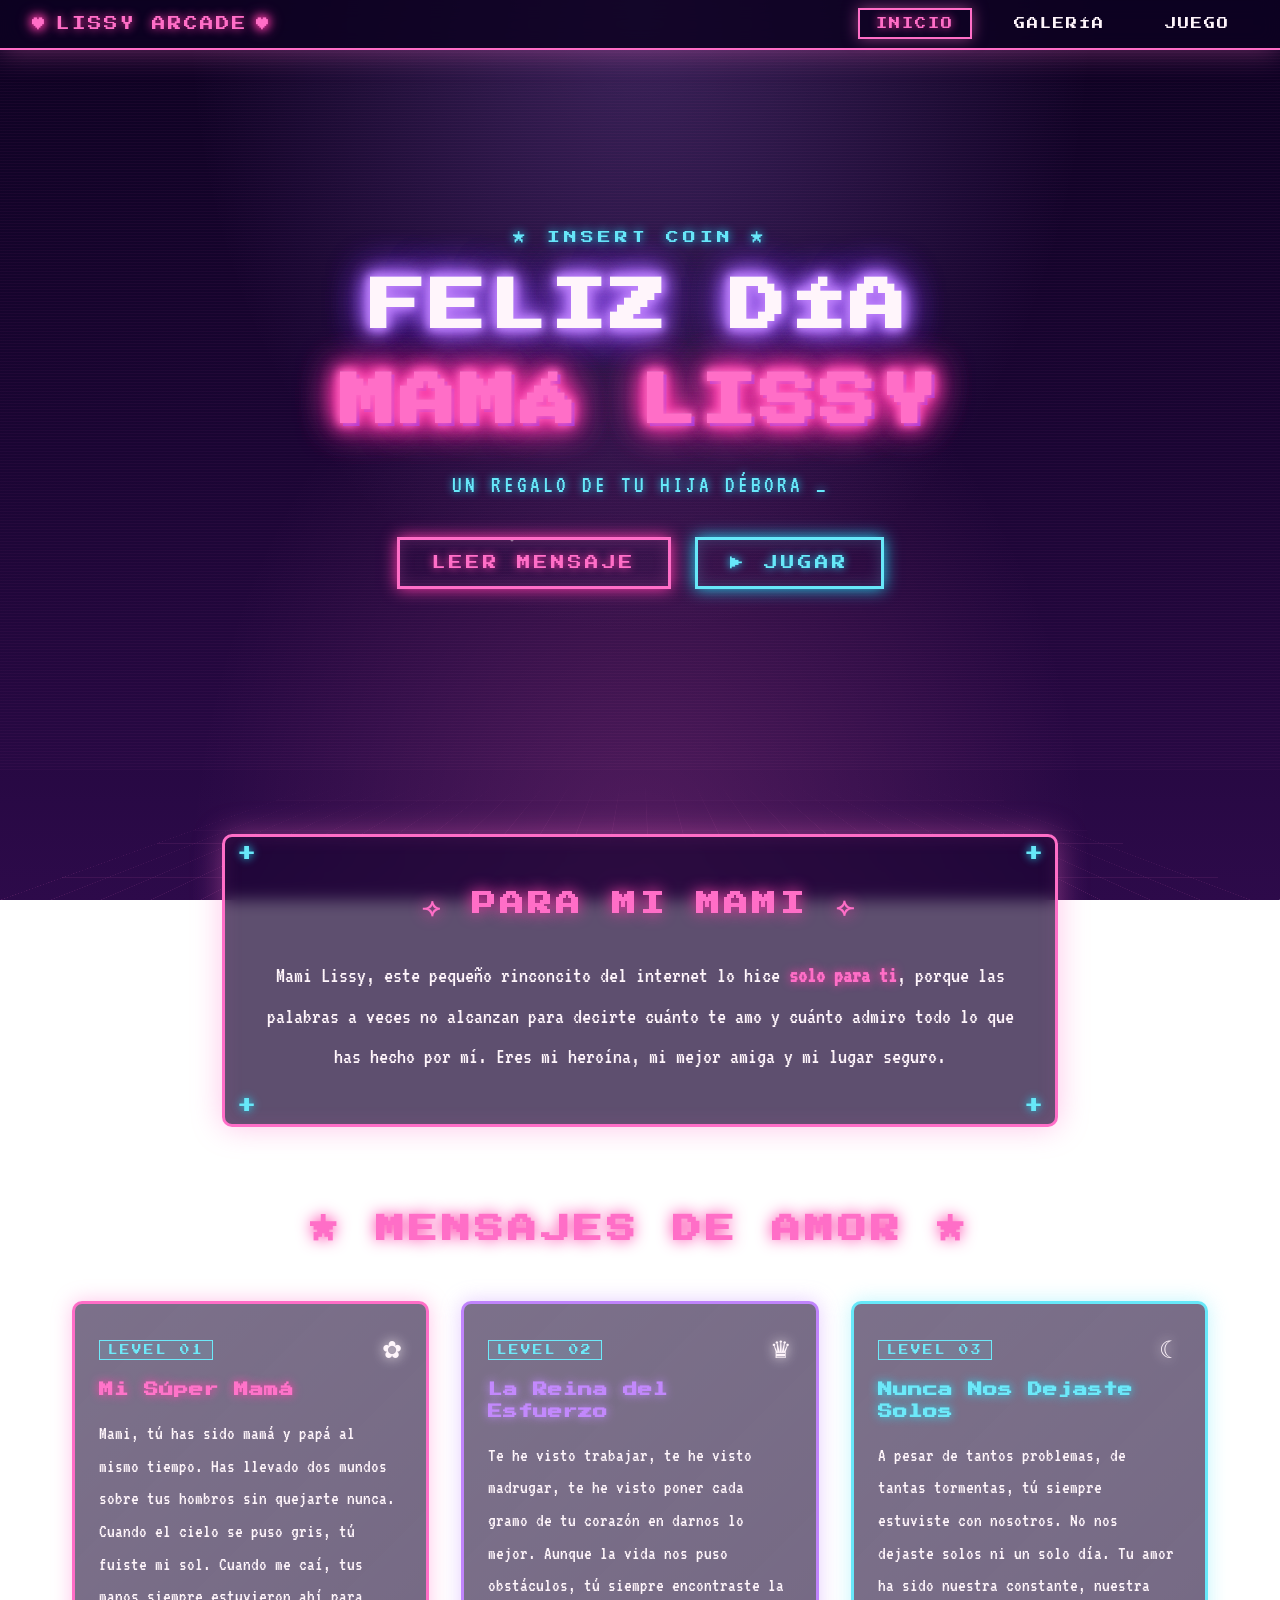
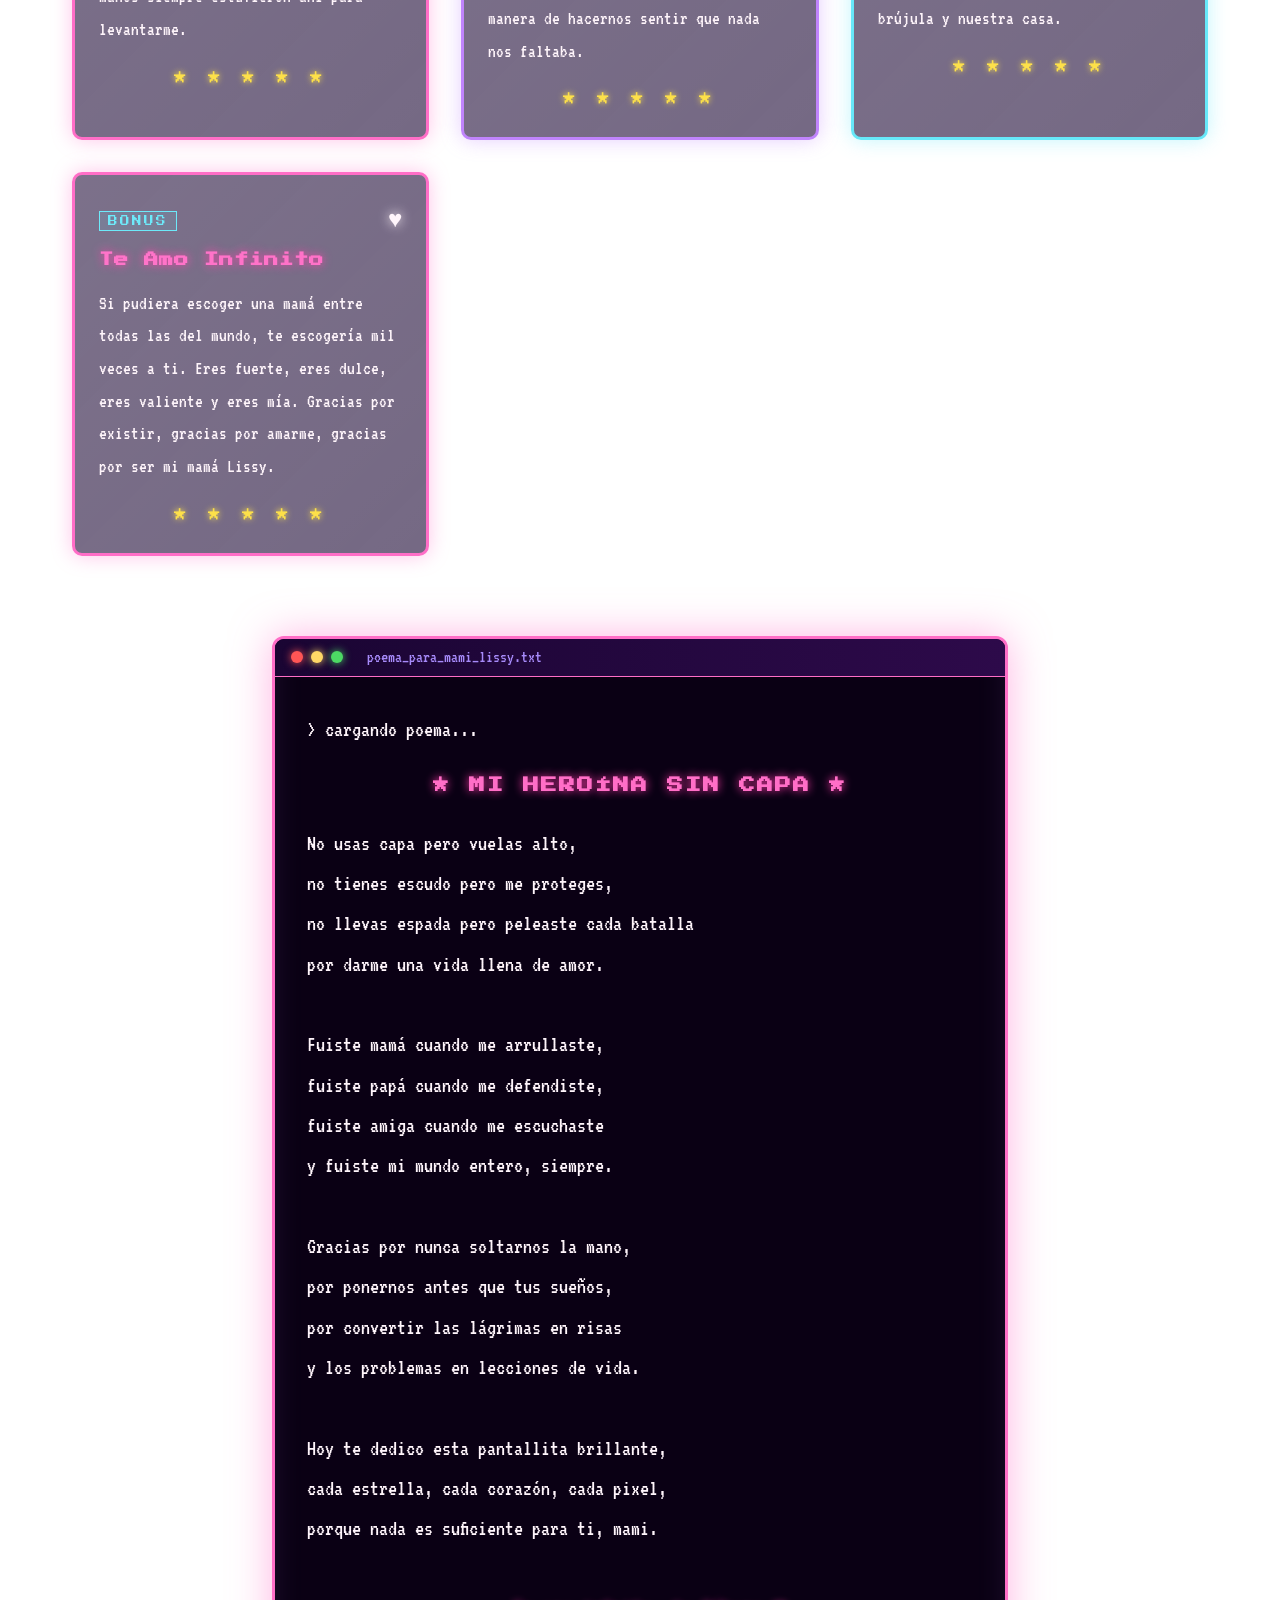
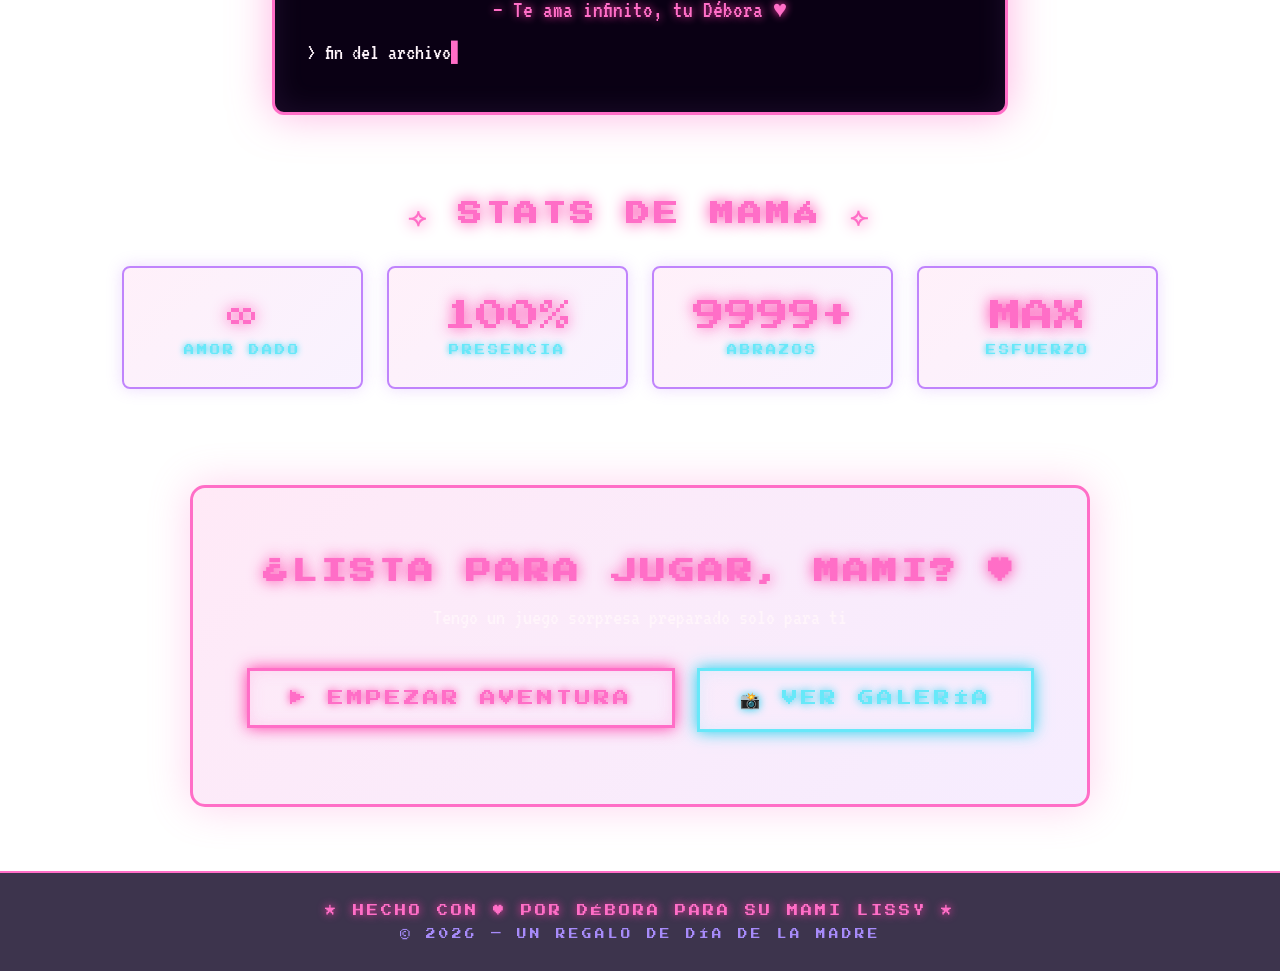
==== index.html @ 452e1d5f "Web app Día de la Madre: dedicatoria, galería y juego arcade para mami Lissy. Co-authored-by: Cursor" ====
<!DOCTYPE html>
<html lang="es">
<head>
  <meta charset="UTF-8" />
  <meta name="viewport" content="width=device-width, initial-scale=1.0" />
  <title>Feliz Día Mamá Lissy ♥ Para mi mami con amor</title>
  <meta name="description" content="Una dedicatoria especial de Débora para su mamá Lissy en el Día de la Madre" />
  <link rel="preconnect" href="https://fonts.googleapis.com" />
  <link rel="preconnect" href="https://fonts.gstatic.com" crossorigin />
  <link href="https://fonts.googleapis.com/css2?family=Press+Start+2P&family=Pacifico&family=VT323&display=swap" rel="stylesheet" />
  <link rel="stylesheet" href="css/styles.css" />
  <link rel="icon" href="data:image/svg+xml,%3Csvg xmlns='http://www.w3.org/2000/svg' viewBox='0 0 100 100'%3E%3Ctext y='.9em' font-size='90'%3E%F0%9F%92%96%3C/text%3E%3C/svg%3E" />
</head>
<body>
  <!-- Fondo animado de estrellas y corazones -->
  <div class="bg-stars"></div>
  <div class="bg-grid"></div>
  <div class="floating-hearts" id="floatingHearts"></div>

  <!-- Barra de navegación arcade -->
  <nav class="arcade-nav">
    <div class="nav-logo">
      <span class="heart-icon">♥</span>
      <span class="logo-text">LISSY ARCADE</span>
      <span class="heart-icon">♥</span>
    </div>
    <ul class="nav-links">
      <li><a href="index.html" class="active">INICIO</a></li>
      <li><a href="galeria.html">GALERÍA</a></li>
      <li><a href="juego.html">JUEGO</a></li>
    </ul>
  </nav>

  <!-- Hero principal -->
  <header class="hero">
    <div class="hero-content">
      <p class="hero-pre">★ INSERT COIN ★</p>
      <h1 class="hero-title">
        <span class="glitch" data-text="FELIZ DÍA">FELIZ DÍA</span>
        <span class="glitch pink" data-text="MAMÁ LISSY">MAMÁ LISSY</span>
      </h1>
      <p class="hero-sub">UN REGALO DE TU HIJA DÉBORA <span class="blink">_</span></p>
      <div class="hero-buttons">
        <a href="#mensaje" class="arcade-btn pink">LEER MENSAJE</a>
        <a href="juego.html" class="arcade-btn cyan">▶ JUGAR</a>
      </div>
    </div>
    <div class="scanlines"></div>
  </header>

  <!-- Tarjeta de bienvenida -->
  <section class="welcome-card" id="mensaje">
    <div class="card-frame">
      <div class="card-corners">
        <span class="corner tl">+</span>
        <span class="corner tr">+</span>
        <span class="corner bl">+</span>
        <span class="corner br">+</span>
      </div>
      <h2 class="section-title">⟢ PARA MI MAMI ⟣</h2>
      <p class="welcome-text">
        Mami Lissy, este pequeño rinconcito del internet lo hice
        <span class="hl">solo para ti</span>, porque las palabras a veces no
        alcanzan para decirte cuánto te amo y cuánto admiro todo lo que has
        hecho por mí. Eres mi heroína, mi mejor amiga y mi lugar seguro.
      </p>
    </div>
  </section>

  <!-- Sección de mensajes y poemas -->
  <section class="messages-section">
    <h2 class="section-title big">★ MENSAJES DE AMOR ★</h2>

    <div class="message-grid">
      <article class="message-card neon-pink">
        <div class="card-header">
          <span class="card-tag">LEVEL 01</span>
          <span class="card-icon">✿</span>
        </div>
        <h3>Mi Súper Mamá</h3>
        <p>
          Mami, tú has sido mamá y papá al mismo tiempo. Has llevado dos
          mundos sobre tus hombros sin quejarte nunca. Cuando el cielo se
          puso gris, tú fuiste mi sol. Cuando me caí, tus manos siempre
          estuvieron ahí para levantarme.
        </p>
        <div class="card-stars">★ ★ ★ ★ ★</div>
      </article>

      <article class="message-card neon-purple">
        <div class="card-header">
          <span class="card-tag">LEVEL 02</span>
          <span class="card-icon">♛</span>
        </div>
        <h3>La Reina del Esfuerzo</h3>
        <p>
          Te he visto trabajar, te he visto madrugar, te he visto poner cada
          gramo de tu corazón en darnos lo mejor. Aunque la vida nos puso
          obstáculos, tú siempre encontraste la manera de hacernos sentir
          que nada nos faltaba.
        </p>
        <div class="card-stars">★ ★ ★ ★ ★</div>
      </article>

      <article class="message-card neon-cyan">
        <div class="card-header">
          <span class="card-tag">LEVEL 03</span>
          <span class="card-icon">☾</span>
        </div>
        <h3>Nunca Nos Dejaste Solos</h3>
        <p>
          A pesar de tantos problemas, de tantas tormentas, tú siempre
          estuviste con nosotros. No nos dejaste solos ni un solo día.
          Tu amor ha sido nuestra constante, nuestra brújula y nuestra casa.
        </p>
        <div class="card-stars">★ ★ ★ ★ ★</div>
      </article>

      <article class="message-card neon-pink">
        <div class="card-header">
          <span class="card-tag">BONUS</span>
          <span class="card-icon">♥</span>
        </div>
        <h3>Te Amo Infinito</h3>
        <p>
          Si pudiera escoger una mamá entre todas las del mundo, te
          escogería mil veces a ti. Eres fuerte, eres dulce, eres valiente
          y eres mía. Gracias por existir, gracias por amarme, gracias por
          ser mi mamá Lissy.
        </p>
        <div class="card-stars">★ ★ ★ ★ ★</div>
      </article>
    </div>
  </section>

  <!-- Poema en formato pantalla retro -->
  <section class="poem-section">
    <div class="poem-screen">
      <div class="screen-bar">
        <span class="dot red"></span>
        <span class="dot yellow"></span>
        <span class="dot green"></span>
        <span class="screen-title">poema_para_mami_lissy.txt</span>
      </div>
      <div class="poem-content">
        <p class="poem-line">&gt; cargando poema<span class="dots">...</span></p>
        <h3 class="poem-title">★ MI HEROÍNA SIN CAPA ★</h3>
        <p class="poem-line">No usas capa pero vuelas alto,</p>
        <p class="poem-line">no tienes escudo pero me proteges,</p>
        <p class="poem-line">no llevas espada pero peleaste cada batalla</p>
        <p class="poem-line">por darme una vida llena de amor.</p>
        <p class="poem-line">&nbsp;</p>
        <p class="poem-line">Fuiste mamá cuando me arrullaste,</p>
        <p class="poem-line">fuiste papá cuando me defendiste,</p>
        <p class="poem-line">fuiste amiga cuando me escuchaste</p>
        <p class="poem-line">y fuiste mi mundo entero, siempre.</p>
        <p class="poem-line">&nbsp;</p>
        <p class="poem-line">Gracias por nunca soltarnos la mano,</p>
        <p class="poem-line">por ponernos antes que tus sueños,</p>
        <p class="poem-line">por convertir las lágrimas en risas</p>
        <p class="poem-line">y los problemas en lecciones de vida.</p>
        <p class="poem-line">&nbsp;</p>
        <p class="poem-line">Hoy te dedico esta pantallita brillante,</p>
        <p class="poem-line">cada estrella, cada corazón, cada pixel,</p>
        <p class="poem-line">porque nada es suficiente para ti, mami.</p>
        <p class="poem-line">&nbsp;</p>
        <p class="poem-line center pink">— Te ama infinito, tu Débora ♥</p>
        <p class="poem-line">&gt; fin del archivo<span class="cursor">▌</span></p>
      </div>
    </div>
  </section>

  <!-- Estadísticas tipo arcade -->
  <section class="stats-section">
    <h2 class="section-title">⟢ STATS DE MAMÁ ⟣</h2>
    <div class="stats-grid">
      <div class="stat-card">
        <div class="stat-value">∞</div>
        <div class="stat-label">AMOR DADO</div>
      </div>
      <div class="stat-card">
        <div class="stat-value">100%</div>
        <div class="stat-label">PRESENCIA</div>
      </div>
      <div class="stat-card">
        <div class="stat-value">9999+</div>
        <div class="stat-label">ABRAZOS</div>
      </div>
      <div class="stat-card">
        <div class="stat-value">MAX</div>
        <div class="stat-label">ESFUERZO</div>
      </div>
    </div>
  </section>

  <!-- CTA final -->
  <section class="cta-section">
    <h2 class="cta-title">¿LISTA PARA JUGAR, MAMI? ♥</h2>
    <p class="cta-sub">Tengo un juego sorpresa preparado solo para ti</p>
    <a href="juego.html" class="arcade-btn pink big-btn">▶ EMPEZAR AVENTURA</a>
    <a href="galeria.html" class="arcade-btn cyan big-btn">📸 VER GALERÍA</a>
  </section>

  <footer class="arcade-footer">
    <p>★ HECHO CON ♥ POR DÉBORA PARA SU MAMI LISSY ★</p>
    <p class="footer-sub">© 2026 — UN REGALO DE DÍA DE LA MADRE</p>
  </footer>

  <script src="js/main.js"></script>
</body>
</html>
---- css/styles.css ----
/* =============================================
   FELIZ DÍA MAMÁ LISSY - Arcade Femenino
   Paleta: Rosa neón, Morado, Cyan, Lila pastel
   ============================================= */

:root {
  --pink: #ff6ec7;
  --pink-glow: #ff3aa9;
  --pink-soft: #ffb3e6;
  --purple: #c084fc;
  --purple-deep: #7c3aed;
  --cyan: #67e8f9;
  --cyan-glow: #22d3ee;
  --yellow: #fde047;
  --bg: #0d0221;
  --bg-2: #1a0533;
  --bg-3: #2d0a4a;
  --white: #fff5fb;
  --gray: #a78bfa;

  --font-pixel: "Press Start 2P", "Courier New", monospace;
  --font-mono: "VT323", "Courier New", monospace;
  --font-script: "Pacifico", cursive;
}

* {
  margin: 0;
  padding: 0;
  box-sizing: border-box;
}

html {
  scroll-behavior: smooth;
}

body {
  font-family: var(--font-mono);
  background: var(--bg);
  color: var(--white);
  min-height: 100vh;
  overflow-x: hidden;
  position: relative;
  background:
    radial-gradient(ellipse at top, rgba(192, 132, 252, 0.25) 0%, transparent 50%),
    radial-gradient(ellipse at bottom, rgba(255, 110, 199, 0.2) 0%, transparent 50%),
    linear-gradient(180deg, #0d0221 0%, #1a0533 50%, #2d0a4a 100%);
  background-attachment: fixed;
}

/* ========== FONDO ANIMADO ========== */
.bg-stars {
  position: fixed;
  inset: 0;
  z-index: -2;
  background-image:
    radial-gradient(2px 2px at 20% 30%, white, transparent),
    radial-gradient(1px 1px at 60% 70%, var(--pink-soft), transparent),
    radial-gradient(2px 2px at 80% 10%, var(--cyan), transparent),
    radial-gradient(1px 1px at 50% 50%, white, transparent),
    radial-gradient(1.5px 1.5px at 90% 60%, var(--purple), transparent),
    radial-gradient(1px 1px at 30% 80%, white, transparent),
    radial-gradient(2px 2px at 10% 60%, var(--pink-soft), transparent);
  background-size: 200% 200%;
  animation: starsMove 60s linear infinite;
  opacity: 0.7;
}

@keyframes starsMove {
  0% { background-position: 0 0; }
  100% { background-position: 200% 200%; }
}

.bg-grid {
  position: fixed;
  bottom: 0;
  left: 0;
  right: 0;
  height: 50vh;
  z-index: -1;
  background-image:
    linear-gradient(rgba(255, 110, 199, 0.15) 1px, transparent 1px),
    linear-gradient(90deg, rgba(255, 110, 199, 0.15) 1px, transparent 1px);
  background-size: 50px 50px;
  transform: perspective(400px) rotateX(60deg);
  transform-origin: bottom;
  mask-image: linear-gradient(to top, black 0%, transparent 100%);
  -webkit-mask-image: linear-gradient(to top, black 0%, transparent 100%);
  animation: gridMove 8s linear infinite;
  pointer-events: none;
}

@keyframes gridMove {
  0% { background-position: 0 0; }
  100% { background-position: 0 50px; }
}

/* Corazones flotantes */
.floating-hearts {
  position: fixed;
  inset: 0;
  z-index: -1;
  pointer-events: none;
  overflow: hidden;
}

.floating-heart {
  position: absolute;
  font-size: 1.5rem;
  color: var(--pink);
  animation: floatHeart linear infinite;
  opacity: 0;
  filter: drop-shadow(0 0 8px var(--pink-glow));
}

@keyframes floatHeart {
  0% {
    transform: translateY(100vh) scale(0.5);
    opacity: 0;
  }
  10% {
    opacity: 1;
  }
  90% {
    opacity: 1;
  }
  100% {
    transform: translateY(-10vh) scale(1.2);
    opacity: 0;
  }
}

/* ========== NAVEGACIÓN ========== */
.arcade-nav {
  position: sticky;
  top: 0;
  z-index: 100;
  display: flex;
  justify-content: space-between;
  align-items: center;
  padding: 1rem 2rem;
  background: rgba(13, 2, 33, 0.85);
  backdrop-filter: blur(10px);
  border-bottom: 2px solid var(--pink);
  box-shadow: 0 0 30px rgba(255, 110, 199, 0.4);
}

.nav-logo {
  display: flex;
  align-items: center;
  gap: 0.5rem;
  font-family: var(--font-pixel);
  font-size: 0.85rem;
  color: var(--pink);
  text-shadow: 0 0 10px var(--pink-glow);
  letter-spacing: 2px;
}

.heart-icon {
  color: var(--pink);
  animation: pulse 1.5s ease-in-out infinite;
  filter: drop-shadow(0 0 6px var(--pink-glow));
}

@keyframes pulse {
  0%, 100% { transform: scale(1); }
  50% { transform: scale(1.2); }
}

.nav-links {
  display: flex;
  list-style: none;
  gap: 1.5rem;
}

.nav-links a {
  font-family: var(--font-pixel);
  font-size: 0.7rem;
  color: var(--white);
  text-decoration: none;
  padding: 0.5rem 1rem;
  border: 2px solid transparent;
  transition: all 0.3s ease;
  letter-spacing: 2px;
}

.nav-links a:hover,
.nav-links a.active {
  color: var(--pink);
  border-color: var(--pink);
  text-shadow: 0 0 8px var(--pink-glow);
  box-shadow: 0 0 15px rgba(255, 110, 199, 0.5);
  transform: translateY(-2px);
}

/* ========== HERO ========== */
.hero {
  position: relative;
  min-height: 80vh;
  display: flex;
  align-items: center;
  justify-content: center;
  padding: 4rem 2rem;
  overflow: hidden;
}

.hero-content {
  text-align: center;
  z-index: 2;
  position: relative;
}

.hero-pre {
  font-family: var(--font-pixel);
  font-size: 0.8rem;
  color: var(--cyan);
  letter-spacing: 4px;
  margin-bottom: 1.5rem;
  animation: blink 1s steps(2) infinite;
  text-shadow: 0 0 10px var(--cyan-glow);
}

.hero-title {
  font-family: var(--font-pixel);
  font-size: clamp(1.5rem, 5vw, 3.5rem);
  line-height: 1.4;
  display: flex;
  flex-direction: column;
  gap: 1rem;
  margin-bottom: 2rem;
}

.glitch {
  position: relative;
  color: var(--white);
  text-shadow:
    0 0 10px var(--purple),
    0 0 20px var(--purple),
    0 0 40px var(--purple-deep);
  letter-spacing: 4px;
}

.glitch.pink {
  color: var(--pink);
  text-shadow:
    0 0 10px var(--pink),
    0 0 20px var(--pink-glow),
    0 0 40px var(--pink-glow),
    3px 3px 0 var(--purple-deep);
}

.glitch::before,
.glitch::after {
  content: attr(data-text);
  position: absolute;
  top: 0;
  left: 0;
  width: 100%;
  opacity: 0.7;
}

.glitch::before {
  color: var(--cyan);
  z-index: -1;
  animation: glitchA 3s infinite;
}

.glitch::after {
  color: var(--pink);
  z-index: -2;
  animation: glitchB 3s infinite;
}

@keyframes glitchA {
  0%, 100% { transform: translate(0); }
  20% { transform: translate(-3px, 2px); }
  40% { transform: translate(3px, -2px); }
  60% { transform: translate(-2px, -2px); }
  80% { transform: translate(2px, 2px); }
}

@keyframes glitchB {
  0%, 100% { transform: translate(0); }
  20% { transform: translate(3px, -2px); }
  40% { transform: translate(-3px, 2px); }
  60% { transform: translate(2px, 2px); }
  80% { transform: translate(-2px, -2px); }
}

.hero-sub {
  font-family: var(--font-mono);
  font-size: 1.5rem;
  color: var(--cyan);
  letter-spacing: 3px;
  margin-bottom: 2.5rem;
  text-shadow: 0 0 8px var(--cyan-glow);
}

.blink {
  animation: blink 1s steps(2) infinite;
}

@keyframes blink {
  50% { opacity: 0; }
}

.hero-buttons {
  display: flex;
  gap: 1.5rem;
  justify-content: center;
  flex-wrap: wrap;
}

/* ========== BOTONES ARCADE ========== */
.arcade-btn {
  display: inline-block;
  font-family: var(--font-pixel);
  font-size: 0.85rem;
  text-decoration: none;
  padding: 1rem 2rem;
  border: 3px solid;
  background: transparent;
  color: var(--white);
  letter-spacing: 3px;
  cursor: pointer;
  position: relative;
  transition: all 0.2s ease;
  text-transform: uppercase;
}

.arcade-btn.pink {
  border-color: var(--pink);
  color: var(--pink);
  box-shadow:
    0 0 15px var(--pink-glow),
    inset 0 0 15px rgba(255, 110, 199, 0.2);
  text-shadow: 0 0 8px var(--pink-glow);
}

.arcade-btn.pink:hover {
  background: var(--pink);
  color: var(--bg);
  text-shadow: none;
  box-shadow:
    0 0 30px var(--pink-glow),
    0 0 50px var(--pink-glow);
  transform: translateY(-3px) scale(1.05);
}

.arcade-btn.cyan {
  border-color: var(--cyan);
  color: var(--cyan);
  box-shadow:
    0 0 15px var(--cyan-glow),
    inset 0 0 15px rgba(103, 232, 249, 0.2);
  text-shadow: 0 0 8px var(--cyan-glow);
}

.arcade-btn.cyan:hover {
  background: var(--cyan);
  color: var(--bg);
  text-shadow: none;
  box-shadow:
    0 0 30px var(--cyan-glow),
    0 0 50px var(--cyan-glow);
  transform: translateY(-3px) scale(1.05);
}

.arcade-btn.purple {
  border-color: var(--purple);
  color: var(--purple);
  box-shadow:
    0 0 15px var(--purple),
    inset 0 0 15px rgba(192, 132, 252, 0.2);
  text-shadow: 0 0 8px var(--purple);
}

.arcade-btn.purple:hover {
  background: var(--purple);
  color: var(--bg);
  text-shadow: none;
  box-shadow: 0 0 30px var(--purple), 0 0 50px var(--purple);
  transform: translateY(-3px) scale(1.05);
}

.big-btn {
  font-size: 1rem;
  padding: 1.2rem 2.5rem;
  margin: 0.5rem;
}

/* Scanlines retro */
.scanlines {
  position: absolute;
  inset: 0;
  pointer-events: none;
  background: repeating-linear-gradient(
    0deg,
    rgba(255, 110, 199, 0.04) 0px,
    rgba(255, 110, 199, 0.04) 1px,
    transparent 1px,
    transparent 3px
  );
  z-index: 1;
}

/* ========== TARJETA DE BIENVENIDA ========== */
.welcome-card {
  max-width: 900px;
  margin: 4rem auto;
  padding: 0 2rem;
}

.card-frame {
  position: relative;
  background: rgba(26, 5, 51, 0.7);
  border: 3px solid var(--pink);
  border-radius: 10px;
  padding: 3rem 2rem;
  box-shadow:
    0 0 30px rgba(255, 110, 199, 0.4),
    inset 0 0 20px rgba(255, 110, 199, 0.1);
  backdrop-filter: blur(8px);
}

.card-corners .corner {
  position: absolute;
  font-family: var(--font-pixel);
  font-size: 1.2rem;
  color: var(--cyan);
  text-shadow: 0 0 8px var(--cyan-glow);
}

.card-corners .tl { top: 8px; left: 12px; }
.card-corners .tr { top: 8px; right: 12px; }
.card-corners .bl { bottom: 8px; left: 12px; }
.card-corners .br { bottom: 8px; right: 12px; }

.section-title {
  font-family: var(--font-pixel);
  font-size: clamp(1rem, 2.5vw, 1.5rem);
  text-align: center;
  color: var(--pink);
  text-shadow: 0 0 15px var(--pink-glow);
  letter-spacing: 4px;
  margin-bottom: 2rem;
  line-height: 1.6;
}

.section-title.big {
  font-size: clamp(1.2rem, 3vw, 1.8rem);
  margin-bottom: 3rem;
}

.welcome-text {
  font-family: var(--font-mono);
  font-size: 1.4rem;
  line-height: 1.8;
  color: var(--white);
  text-align: center;
}

.hl {
  color: var(--pink);
  text-shadow: 0 0 10px var(--pink-glow);
  font-weight: bold;
}

/* ========== MENSAJES GRID ========== */
.messages-section {
  max-width: 1200px;
  margin: 5rem auto;
  padding: 0 2rem;
}

.message-grid {
  display: grid;
  grid-template-columns: repeat(auto-fit, minmax(280px, 1fr));
  gap: 2rem;
}

.message-card {
  background: rgba(26, 5, 51, 0.6);
  border: 3px solid;
  border-radius: 10px;
  padding: 2rem 1.5rem;
  position: relative;
  backdrop-filter: blur(8px);
  transition: all 0.3s ease;
  overflow: hidden;
}

.message-card::before {
  content: "";
  position: absolute;
  inset: 0;
  background: linear-gradient(135deg, rgba(255, 255, 255, 0.05), transparent);
  pointer-events: none;
}

.message-card:hover {
  transform: translateY(-8px);
}

.message-card.neon-pink {
  border-color: var(--pink);
  box-shadow: 0 0 20px rgba(255, 110, 199, 0.4);
}

.message-card.neon-pink:hover {
  box-shadow: 0 0 40px var(--pink-glow);
}

.message-card.neon-purple {
  border-color: var(--purple);
  box-shadow: 0 0 20px rgba(192, 132, 252, 0.4);
}

.message-card.neon-purple:hover {
  box-shadow: 0 0 40px var(--purple);
}

.message-card.neon-cyan {
  border-color: var(--cyan);
  box-shadow: 0 0 20px rgba(103, 232, 249, 0.4);
}

.message-card.neon-cyan:hover {
  box-shadow: 0 0 40px var(--cyan-glow);
}

.card-header {
  display: flex;
  justify-content: space-between;
  align-items: center;
  margin-bottom: 1rem;
}

.card-tag {
  font-family: var(--font-pixel);
  font-size: 0.6rem;
  color: var(--cyan);
  letter-spacing: 2px;
  padding: 4px 8px;
  border: 1px solid var(--cyan);
  background: rgba(103, 232, 249, 0.1);
}

.card-icon {
  font-size: 1.5rem;
  filter: drop-shadow(0 0 6px currentColor);
}

.message-card h3 {
  font-family: var(--font-pixel);
  font-size: 0.9rem;
  margin-bottom: 1rem;
  color: var(--white);
  letter-spacing: 1px;
  line-height: 1.5;
}

.neon-pink h3 { color: var(--pink); text-shadow: 0 0 10px var(--pink-glow); }
.neon-purple h3 { color: var(--purple); text-shadow: 0 0 10px var(--purple); }
.neon-cyan h3 { color: var(--cyan); text-shadow: 0 0 10px var(--cyan-glow); }

.message-card p {
  font-family: var(--font-mono);
  font-size: 1.2rem;
  line-height: 1.7;
  color: var(--white);
  margin-bottom: 1.5rem;
}

.card-stars {
  font-family: var(--font-pixel);
  font-size: 0.8rem;
  text-align: center;
  letter-spacing: 4px;
  color: var(--yellow);
  text-shadow: 0 0 6px var(--yellow);
}

/* ========== POEMA SECTION ========== */
.poem-section {
  max-width: 800px;
  margin: 5rem auto;
  padding: 0 2rem;
}

.poem-screen {
  background: #0a0014;
  border: 3px solid var(--pink);
  border-radius: 12px;
  overflow: hidden;
  box-shadow:
    0 0 40px rgba(255, 110, 199, 0.5),
    inset 0 0 30px rgba(192, 132, 252, 0.1);
}

.screen-bar {
  background: linear-gradient(90deg, var(--bg-2), var(--bg-3));
  padding: 0.6rem 1rem;
  display: flex;
  align-items: center;
  gap: 0.5rem;
  border-bottom: 1px solid var(--pink);
}

.dot {
  width: 12px;
  height: 12px;
  border-radius: 50%;
  display: inline-block;
}

.dot.red { background: #ff5555; box-shadow: 0 0 8px #ff5555; }
.dot.yellow { background: #ffd866; box-shadow: 0 0 8px #ffd866; }
.dot.green { background: #4cd964; box-shadow: 0 0 8px #4cd964; }

.screen-title {
  margin-left: 1rem;
  font-family: var(--font-mono);
  font-size: 1.1rem;
  color: var(--gray);
}

.poem-content {
  padding: 2rem 2rem 2.5rem;
  font-family: var(--font-mono);
  font-size: 1.4rem;
  line-height: 1.8;
  color: var(--cyan);
}

.poem-line {
  color: var(--white);
}

.poem-line.center { text-align: center; }
.poem-line.pink {
  color: var(--pink);
  text-shadow: 0 0 8px var(--pink-glow);
  font-size: 1.5rem;
}

.poem-title {
  font-family: var(--font-pixel);
  font-size: 1rem;
  color: var(--pink);
  text-shadow: 0 0 10px var(--pink-glow);
  text-align: center;
  margin: 1.5rem 0;
  letter-spacing: 2px;
  line-height: 1.6;
}

.dots {
  animation: blink 1.2s steps(2) infinite;
}

.cursor {
  display: inline-block;
  color: var(--pink);
  animation: blink 1s steps(2) infinite;
}

/* ========== STATS ========== */
.stats-section {
  max-width: 1100px;
  margin: 5rem auto;
  padding: 0 2rem;
}

.stats-grid {
  display: grid;
  grid-template-columns: repeat(auto-fit, minmax(180px, 1fr));
  gap: 1.5rem;
}

.stat-card {
  background: linear-gradient(135deg, rgba(255, 110, 199, 0.1), rgba(192, 132, 252, 0.1));
  border: 2px solid var(--purple);
  border-radius: 8px;
  padding: 2rem 1rem;
  text-align: center;
  box-shadow: 0 0 15px rgba(192, 132, 252, 0.3);
  transition: all 0.3s ease;
}

.stat-card:hover {
  transform: scale(1.05);
  border-color: var(--pink);
  box-shadow: 0 0 30px var(--pink-glow);
}

.stat-value {
  font-family: var(--font-pixel);
  font-size: 2rem;
  color: var(--pink);
  text-shadow: 0 0 15px var(--pink-glow);
  margin-bottom: 0.8rem;
}

.stat-label {
  font-family: var(--font-pixel);
  font-size: 0.65rem;
  color: var(--cyan);
  letter-spacing: 3px;
  text-shadow: 0 0 6px var(--cyan-glow);
}

/* ========== CTA ========== */
.cta-section {
  text-align: center;
  margin: 6rem auto 4rem;
  padding: 4rem 2rem;
  max-width: 900px;
  background: linear-gradient(135deg, rgba(255, 110, 199, 0.15), rgba(192, 132, 252, 0.15));
  border: 3px solid var(--pink);
  border-radius: 15px;
  box-shadow: 0 0 40px rgba(255, 110, 199, 0.3);
}

.cta-title {
  font-family: var(--font-pixel);
  font-size: clamp(1rem, 3vw, 1.6rem);
  color: var(--pink);
  text-shadow: 0 0 15px var(--pink-glow);
  letter-spacing: 3px;
  margin-bottom: 1rem;
  line-height: 1.5;
}

.cta-sub {
  font-family: var(--font-mono);
  font-size: 1.4rem;
  color: var(--white);
  margin-bottom: 2rem;
}

/* ========== FOOTER ========== */
.arcade-footer {
  text-align: center;
  padding: 2rem;
  border-top: 2px solid var(--pink);
  background: rgba(13, 2, 33, 0.8);
  font-family: var(--font-pixel);
  font-size: 0.7rem;
  color: var(--pink);
  letter-spacing: 3px;
  text-shadow: 0 0 8px var(--pink-glow);
}

.footer-sub {
  margin-top: 0.8rem;
  color: var(--gray);
  text-shadow: none;
  font-size: 0.6rem;
}

/* ========== GALERÍA ========== */
.gallery-hero {
  text-align: center;
  padding: 4rem 2rem 2rem;
}

.gallery-hero h1 {
  font-family: var(--font-pixel);
  font-size: clamp(1.2rem, 4vw, 2.5rem);
  color: var(--pink);
  text-shadow: 0 0 20px var(--pink-glow);
  letter-spacing: 4px;
  margin-bottom: 1rem;
  line-height: 1.5;
}

.gallery-hero p {
  font-size: 1.4rem;
  color: var(--cyan);
  letter-spacing: 2px;
}

.upload-section {
  max-width: 900px;
  margin: 2rem auto;
  padding: 2rem;
  background: rgba(26, 5, 51, 0.7);
  border: 3px dashed var(--pink);
  border-radius: 12px;
  text-align: center;
  backdrop-filter: blur(8px);
  transition: all 0.3s ease;
}

.upload-section.dragging {
  border-color: var(--cyan);
  background: rgba(103, 232, 249, 0.1);
  box-shadow: 0 0 30px var(--cyan-glow);
}

.upload-icon {
  font-size: 3rem;
  margin-bottom: 1rem;
  filter: drop-shadow(0 0 10px var(--pink-glow));
}

.upload-section h3 {
  font-family: var(--font-pixel);
  font-size: 0.9rem;
  color: var(--pink);
  text-shadow: 0 0 10px var(--pink-glow);
  margin-bottom: 1rem;
  letter-spacing: 2px;
}

.upload-section p {
  font-size: 1.2rem;
  color: var(--white);
  margin-bottom: 1.5rem;
}

.upload-input {
  display: none;
}

.upload-btn {
  display: inline-block;
  font-family: var(--font-pixel);
  font-size: 0.8rem;
  padding: 1rem 2rem;
  border: 3px solid var(--cyan);
  color: var(--cyan);
  cursor: pointer;
  letter-spacing: 3px;
  background: transparent;
  text-shadow: 0 0 8px var(--cyan-glow);
  box-shadow: 0 0 15px rgba(103, 232, 249, 0.4);
  transition: all 0.2s ease;
}

.upload-btn:hover {
  background: var(--cyan);
  color: var(--bg);
  text-shadow: none;
  box-shadow: 0 0 30px var(--cyan-glow);
}

.gallery-controls {
  text-align: center;
  margin: 1.5rem 0;
  font-family: var(--font-mono);
  color: var(--gray);
  font-size: 1.1rem;
}

.carousel-container {
  max-width: 900px;
  margin: 3rem auto;
  padding: 0 2rem;
}

.carousel {
  position: relative;
  background: rgba(13, 2, 33, 0.9);
  border: 4px solid var(--pink);
  border-radius: 15px;
  overflow: hidden;
  aspect-ratio: 16 / 10;
  box-shadow:
    0 0 40px rgba(255, 110, 199, 0.5),
    inset 0 0 30px rgba(0, 0, 0, 0.3);
}

.carousel-track {
  position: relative;
  width: 100%;
  height: 100%;
}

.carousel-slide {
  position: absolute;
  inset: 0;
  opacity: 0;
  transition: opacity 0.8s ease;
  display: flex;
  align-items: center;
  justify-content: center;
  background: linear-gradient(135deg, var(--bg-2), var(--bg-3));
}

.carousel-slide.active {
  opacity: 1;
}

.carousel-slide img {
  max-width: 100%;
  max-height: 100%;
  width: 100%;
  height: 100%;
  object-fit: contain;
}

.slide-overlay {
  position: absolute;
  bottom: 0;
  left: 0;
  right: 0;
  padding: 2rem 1.5rem 1.5rem;
  background: linear-gradient(to top, rgba(13, 2, 33, 0.95), transparent);
  text-align: center;
}

.slide-message {
  font-family: var(--font-pixel);
  font-size: clamp(0.7rem, 2vw, 1rem);
  color: var(--pink);
  text-shadow: 0 0 12px var(--pink-glow);
  letter-spacing: 2px;
  line-height: 1.6;
  animation: slideMessage 0.8s ease;
}

@keyframes slideMessage {
  from { transform: translateY(20px); opacity: 0; }
  to { transform: translateY(0); opacity: 1; }
}

.empty-carousel {
  position: absolute;
  inset: 0;
  display: flex;
  flex-direction: column;
  align-items: center;
  justify-content: center;
  color: var(--gray);
  font-family: var(--font-pixel);
  font-size: 0.9rem;
  text-align: center;
  padding: 2rem;
  letter-spacing: 2px;
  line-height: 1.6;
}

.empty-icon {
  font-size: 4rem;
  margin-bottom: 1rem;
  opacity: 0.6;
}

.carousel-nav {
  position: absolute;
  top: 50%;
  transform: translateY(-50%);
  background: rgba(13, 2, 33, 0.7);
  border: 2px solid var(--pink);
  color: var(--pink);
  width: 50px;
  height: 50px;
  border-radius: 50%;
  font-size: 1.5rem;
  cursor: pointer;
  z-index: 10;
  transition: all 0.3s ease;
  display: flex;
  align-items: center;
  justify-content: center;
  box-shadow: 0 0 15px var(--pink-glow);
}

.carousel-nav:hover {
  background: var(--pink);
  color: var(--bg);
  transform: translateY(-50%) scale(1.1);
}

.carousel-nav.prev { left: 15px; }
.carousel-nav.next { right: 15px; }

.carousel-dots {
  display: flex;
  justify-content: center;
  gap: 0.6rem;
  margin-top: 1.5rem;
}

.carousel-dot {
  width: 12px;
  height: 12px;
  border-radius: 50%;
  background: rgba(255, 110, 199, 0.3);
  border: 2px solid var(--pink);
  cursor: pointer;
  transition: all 0.3s ease;
}

.carousel-dot.active {
  background: var(--pink);
  box-shadow: 0 0 12px var(--pink-glow);
  transform: scale(1.2);
}

.gallery-actions {
  text-align: center;
  margin-top: 1.5rem;
}

.danger-btn {
  font-family: var(--font-pixel);
  font-size: 0.65rem;
  padding: 0.7rem 1.4rem;
  border: 2px solid #ff5555;
  background: transparent;
  color: #ff5555;
  cursor: pointer;
  letter-spacing: 2px;
  text-shadow: 0 0 6px #ff5555;
  transition: all 0.2s ease;
}

.danger-btn:hover {
  background: #ff5555;
  color: var(--white);
  text-shadow: none;
  box-shadow: 0 0 20px #ff5555;
}

/* ========== JUEGO ========== */
.game-hero {
  text-align: center;
  padding: 3rem 2rem 1rem;
}

.game-hero h1 {
  font-family: var(--font-pixel);
  font-size: clamp(1rem, 3.5vw, 2rem);
  color: var(--pink);
  text-shadow: 0 0 18px var(--pink-glow);
  letter-spacing: 4px;
  line-height: 1.5;
  margin-bottom: 0.8rem;
}

.game-hero p {
  font-size: 1.3rem;
  color: var(--cyan);
}

.game-controls-bar {
  max-width: 900px;
  margin: 1.5rem auto;
  padding: 1.5rem;
  background: rgba(26, 5, 51, 0.8);
  border: 3px solid var(--purple);
  border-radius: 12px;
  box-shadow: 0 0 25px rgba(192, 132, 252, 0.4);
  display: flex;
  flex-wrap: wrap;
  justify-content: space-between;
  align-items: center;
  gap: 1rem;
}

.difficulty-selector {
  display: flex;
  gap: 0.6rem;
  align-items: center;
  flex-wrap: wrap;
}

.difficulty-label {
  font-family: var(--font-pixel);
  font-size: 0.75rem;
  color: var(--cyan);
  letter-spacing: 2px;
}

.diff-btn {
  font-family: var(--font-pixel);
  font-size: 0.65rem;
  padding: 0.6rem 1rem;
  background: transparent;
  border: 2px solid var(--purple);
  color: var(--purple);
  cursor: pointer;
  letter-spacing: 2px;
  transition: all 0.2s ease;
}

.diff-btn:hover {
  border-color: var(--pink);
  color: var(--pink);
  box-shadow: 0 0 10px var(--pink-glow);
}

.diff-btn.active {
  background: var(--pink);
  border-color: var(--pink);
  color: var(--bg);
  box-shadow: 0 0 15px var(--pink-glow);
}

.game-buttons {
  display: flex;
  gap: 0.8rem;
  flex-wrap: wrap;
}

.game-btn {
  font-family: var(--font-pixel);
  font-size: 0.7rem;
  padding: 0.7rem 1.3rem;
  background: transparent;
  border: 2px solid;
  cursor: pointer;
  letter-spacing: 2px;
  transition: all 0.2s ease;
}

.game-btn.play {
  border-color: var(--cyan);
  color: var(--cyan);
  text-shadow: 0 0 6px var(--cyan-glow);
}

.game-btn.play:hover {
  background: var(--cyan);
  color: var(--bg);
  text-shadow: none;
  box-shadow: 0 0 18px var(--cyan-glow);
}

.game-btn.stop {
  border-color: #ff5555;
  color: #ff5555;
  text-shadow: 0 0 6px #ff5555;
}

.game-btn.stop:hover {
  background: #ff5555;
  color: var(--white);
  text-shadow: none;
  box-shadow: 0 0 18px #ff5555;
}

.game-stage {
  max-width: 900px;
  margin: 2rem auto;
  padding: 0 1rem;
  position: relative;
}

#gameCanvas {
  width: 100%;
  height: auto;
  display: block;
  background: linear-gradient(180deg, #2d0a4a 0%, #4a1568 50%, #ff6ec7 100%);
  border: 4px solid var(--pink);
  border-radius: 12px;
  box-shadow:
    0 0 40px rgba(255, 110, 199, 0.5),
    inset 0 0 30px rgba(0, 0, 0, 0.3);
  image-rendering: pixelated;
}

.game-info {
  display: flex;
  justify-content: space-around;
  flex-wrap: wrap;
  gap: 1rem;
  max-width: 900px;
  margin: 1.5rem auto;
  padding: 1.2rem;
  background: rgba(26, 5, 51, 0.7);
  border: 2px solid var(--cyan);
  border-radius: 10px;
  box-shadow: 0 0 20px rgba(103, 232, 249, 0.3);
}

.info-item {
  text-align: center;
}

.info-label {
  font-family: var(--font-pixel);
  font-size: 0.6rem;
  color: var(--cyan);
  letter-spacing: 2px;
  margin-bottom: 0.4rem;
}

.info-value {
  font-family: var(--font-pixel);
  font-size: 1rem;
  color: var(--pink);
  text-shadow: 0 0 8px var(--pink-glow);
}

.instructions {
  max-width: 900px;
  margin: 2rem auto;
  padding: 2rem;
  background: rgba(26, 5, 51, 0.6);
  border: 2px solid var(--purple);
  border-radius: 10px;
  text-align: center;
}

.instructions h3 {
  font-family: var(--font-pixel);
  font-size: 0.9rem;
  color: var(--purple);
  text-shadow: 0 0 10px var(--purple);
  letter-spacing: 3px;
  margin-bottom: 1rem;
}

.instructions p {
  font-size: 1.2rem;
  color: var(--white);
  line-height: 1.7;
}

.key {
  display: inline-block;
  font-family: var(--font-pixel);
  font-size: 0.7rem;
  padding: 0.3rem 0.8rem;
  background: var(--purple);
  color: var(--white);
  border-radius: 4px;
  margin: 0 0.3rem;
  box-shadow: 0 3px 0 var(--purple-deep);
  letter-spacing: 1px;
}

/* Mensaje final del juego */
.game-overlay {
  position: absolute;
  inset: 0;
  display: none;
  flex-direction: column;
  align-items: center;
  justify-content: center;
  background: rgba(13, 2, 33, 0.92);
  border-radius: 12px;
  text-align: center;
  padding: 2rem;
  z-index: 10;
  animation: fadeIn 0.5s ease;
}

.game-overlay.visible {
  display: flex;
}

@keyframes fadeIn {
  from { opacity: 0; }
  to { opacity: 1; }
}

.game-overlay h2 {
  font-family: var(--font-pixel);
  font-size: clamp(1rem, 3vw, 2rem);
  color: var(--pink);
  text-shadow: 0 0 20px var(--pink-glow);
  letter-spacing: 3px;
  line-height: 1.6;
  margin-bottom: 1rem;
}

.game-overlay p {
  font-size: 1.3rem;
  color: var(--white);
  margin-bottom: 1.5rem;
  max-width: 600px;
  line-height: 1.7;
}

.victory-images {
  display: flex;
  gap: 2rem;
  margin-bottom: 1.5rem;
  flex-wrap: wrap;
  justify-content: center;
}

.victory-img {
  width: 120px;
  height: 120px;
  border-radius: 50%;
  object-fit: cover;
  border: 4px solid var(--pink);
  box-shadow: 0 0 25px var(--pink-glow);
  animation: bounceIn 0.8s ease;
}

@keyframes bounceIn {
  0% { transform: scale(0); opacity: 0; }
  50% { transform: scale(1.2); }
  100% { transform: scale(1); opacity: 1; }
}

/* ========== RESPONSIVE ========== */
@media (max-width: 768px) {
  .arcade-nav {
    flex-direction: column;
    gap: 1rem;
    padding: 1rem;
  }

  .nav-links {
    gap: 0.6rem;
  }

  .nav-links a {
    font-size: 0.55rem;
    padding: 0.4rem 0.7rem;
  }

  .hero-title {
    font-size: 1.4rem;
  }

  .glitch.pink {
    text-shadow: 0 0 10px var(--pink), 2px 2px 0 var(--purple-deep);
  }

  .hero-buttons {
    flex-direction: column;
    align-items: center;
  }

  .arcade-btn {
    font-size: 0.7rem;
    padding: 0.8rem 1.4rem;
  }

  .game-controls-bar {
    flex-direction: column;
  }

  .carousel-nav {
    width: 40px;
    height: 40px;
    font-size: 1.2rem;
  }
}
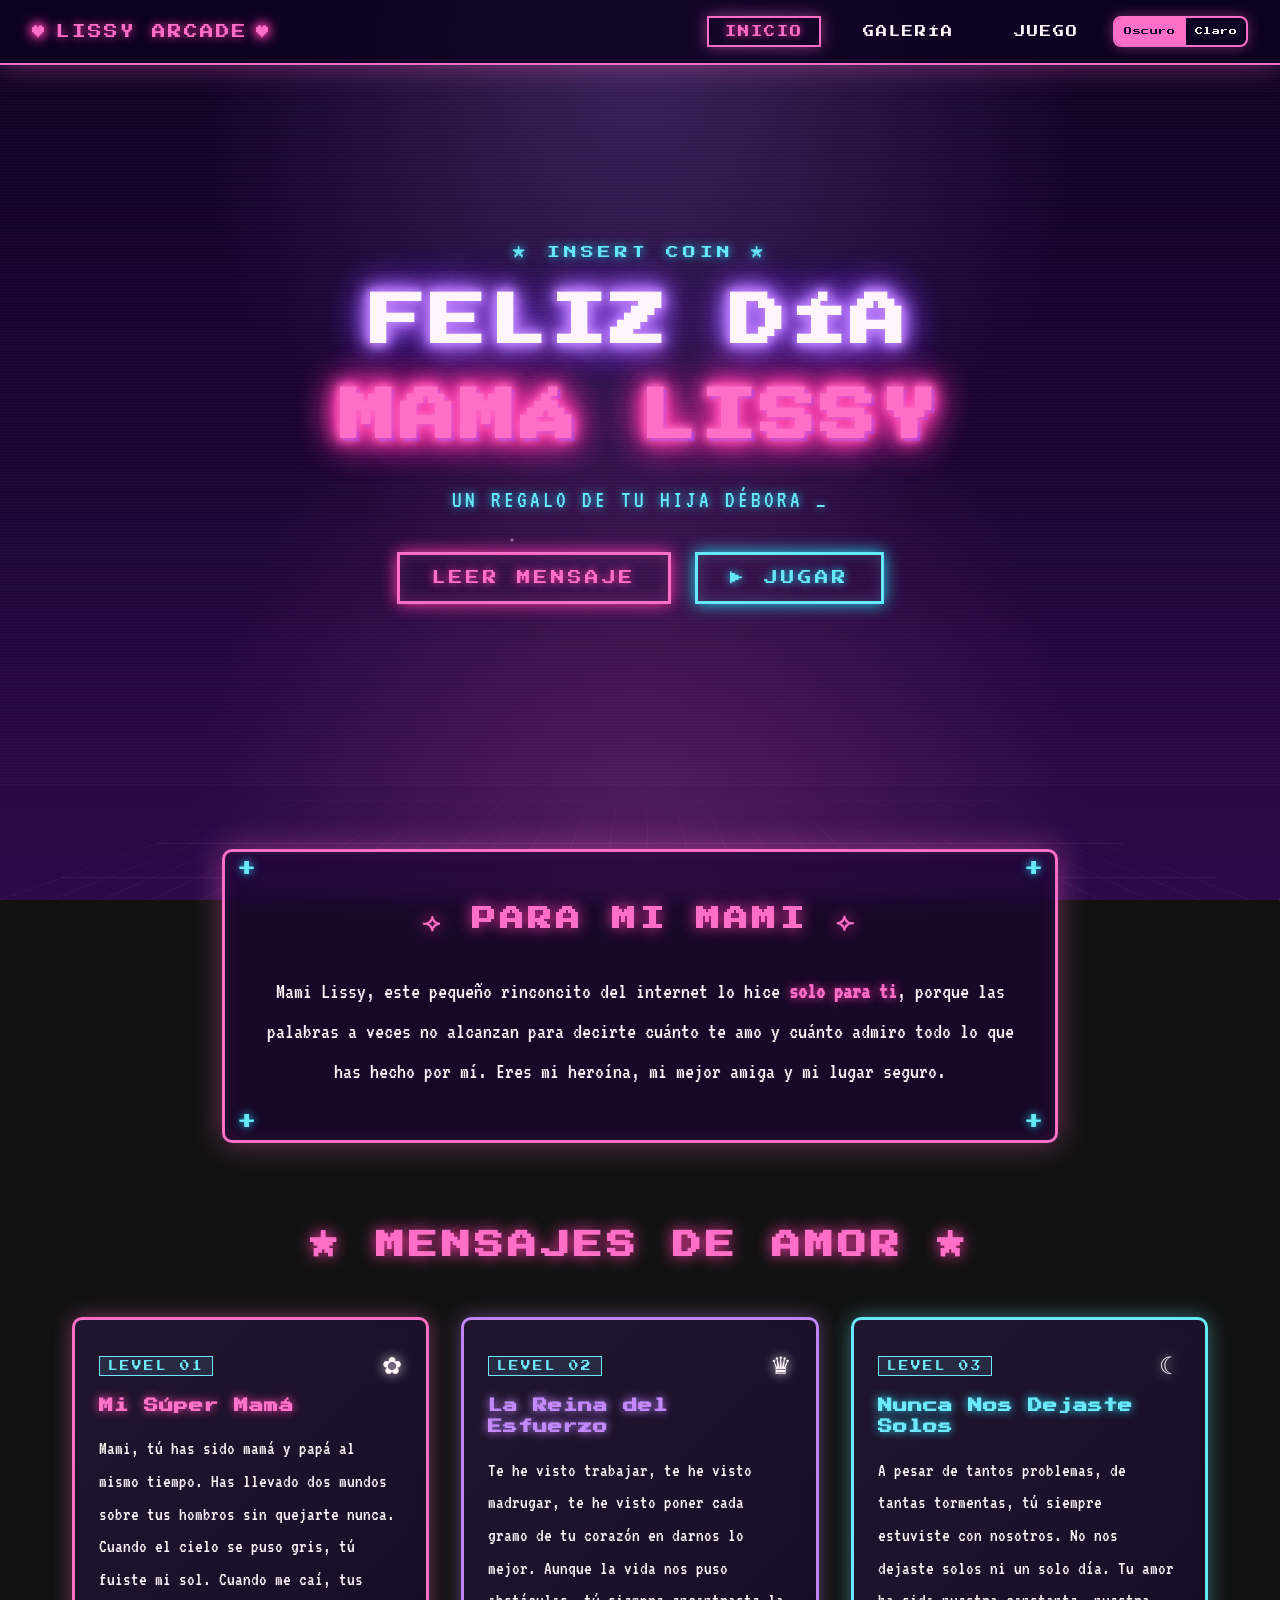
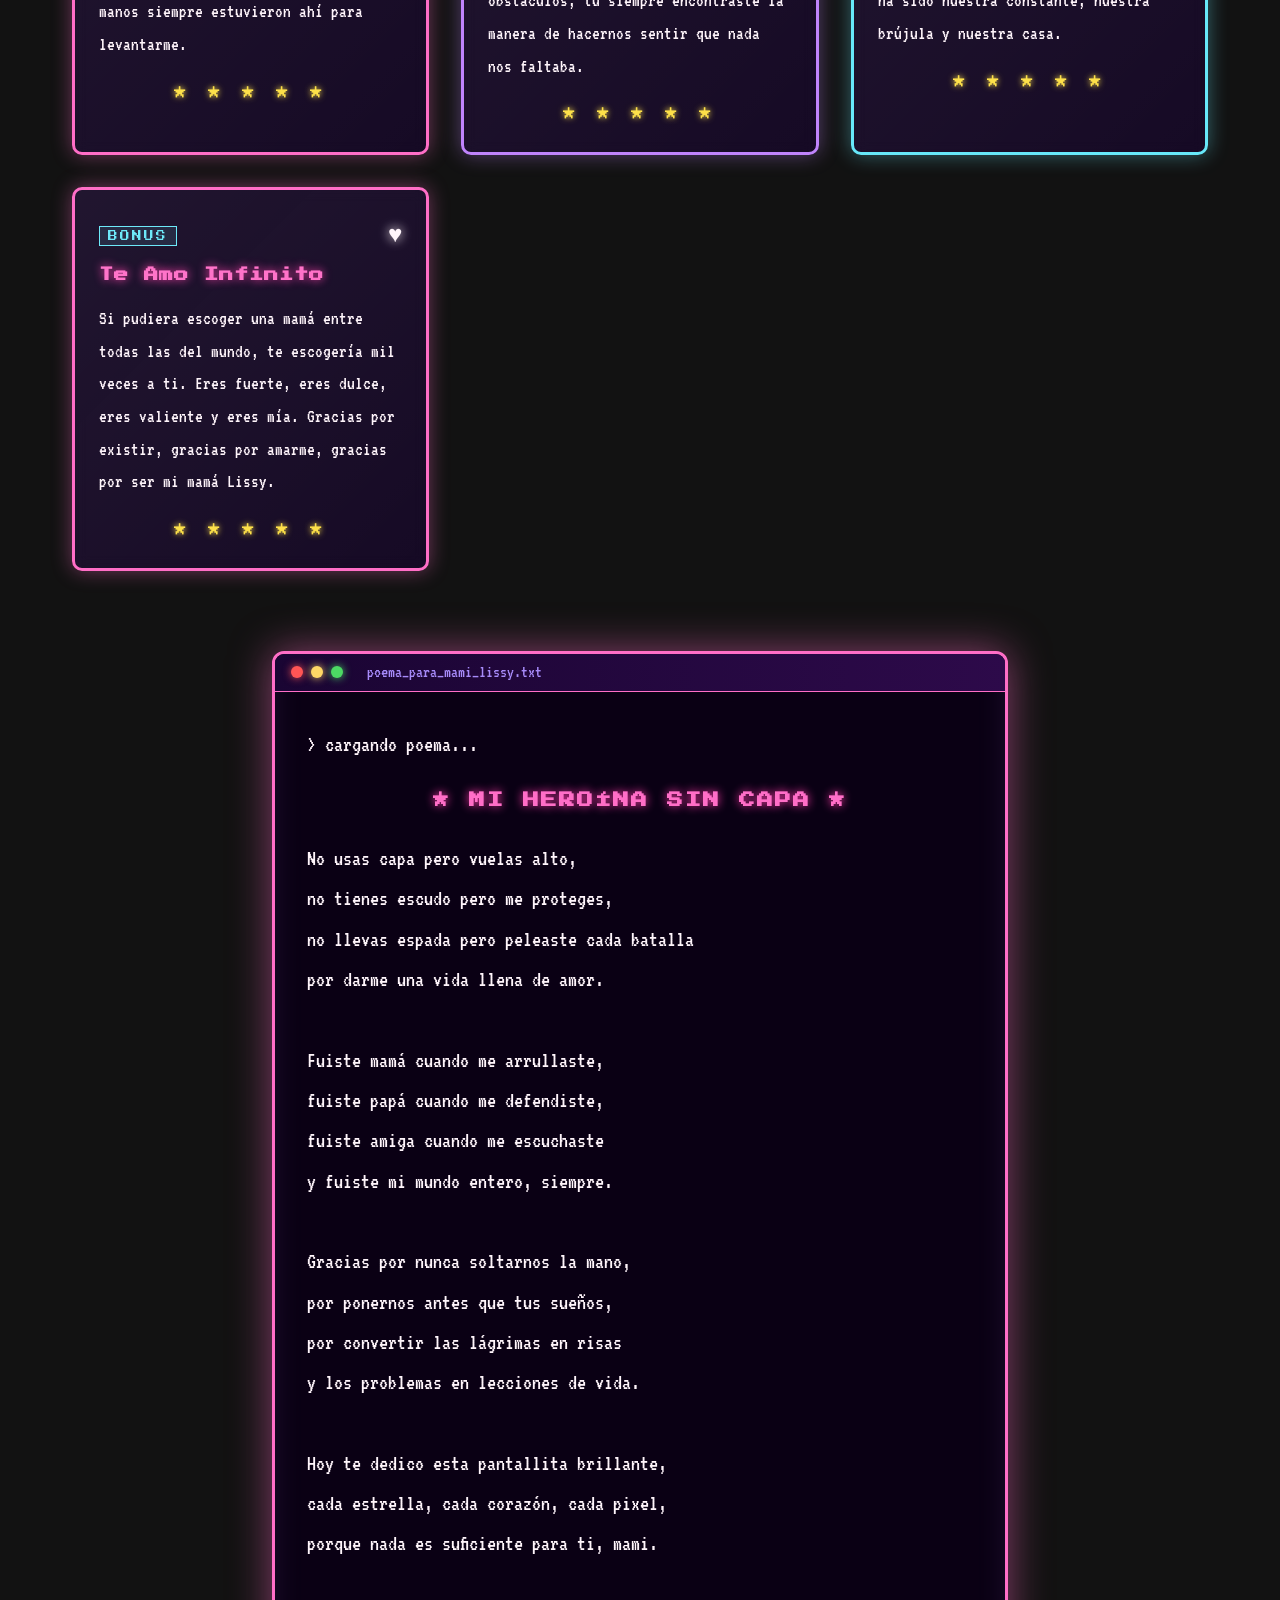
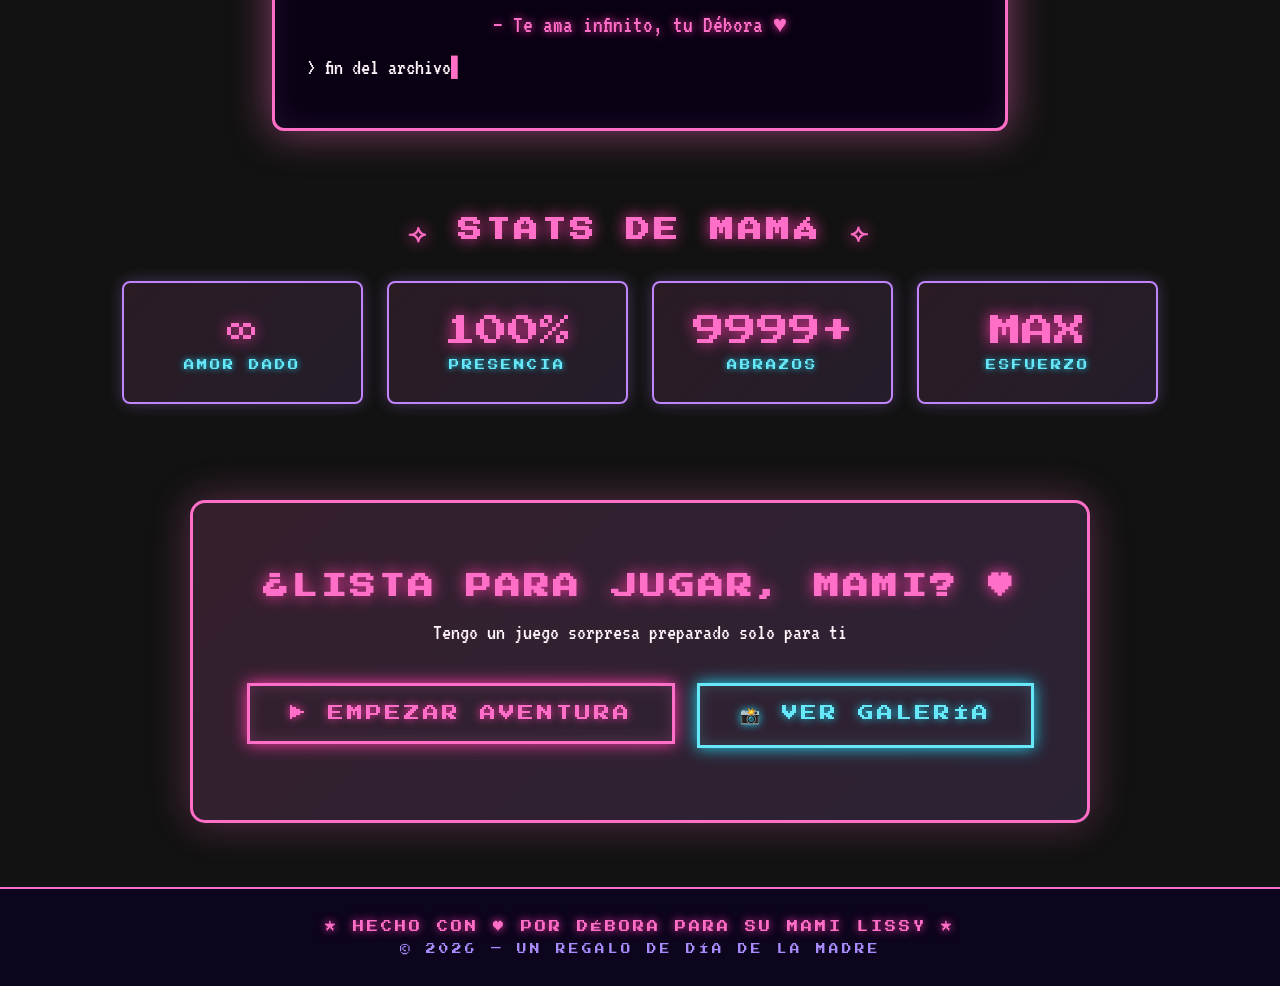
==== commit a09f4d75: "Añade modo claro y oscuro con selector y estilos para móvil. Co-authored-by: Cursor <cursoragent@cur" ====
--- a/index.html
+++ b/index.html
@@ -3,6 +3,17 @@
 <head>
   <meta charset="UTF-8" />
   <meta name="viewport" content="width=device-width, initial-scale=1.0" />
+  <meta name="theme-color" content="#0d0221" id="theme-color-meta" />
+  <script>
+    (function () {
+      try {
+        var s = localStorage.getItem('lissy-theme');
+        document.documentElement.setAttribute('data-theme', s === 'light' || s === 'dark' ? s : 'dark');
+      } catch (e) {
+        document.documentElement.setAttribute('data-theme', 'dark');
+      }
+    })();
+  </script>
   <title>Feliz Día Mamá Lissy ♥ Para mi mami con amor</title>
   <meta name="description" content="Una dedicatoria especial de Débora para su mamá Lissy en el Día de la Madre" />
   <link rel="preconnect" href="https://fonts.googleapis.com" />
@@ -24,11 +35,17 @@
       <span class="logo-text">LISSY ARCADE</span>
       <span class="heart-icon">♥</span>
     </div>
-    <ul class="nav-links">
-      <li><a href="index.html" class="active">INICIO</a></li>
-      <li><a href="galeria.html">GALERÍA</a></li>
-      <li><a href="juego.html">JUEGO</a></li>
-    </ul>
+    <div class="nav-right">
+      <ul class="nav-links">
+        <li><a href="index.html" class="active">INICIO</a></li>
+        <li><a href="galeria.html">GALERÍA</a></li>
+        <li><a href="juego.html">JUEGO</a></li>
+      </ul>
+      <div class="theme-switch" role="group" aria-label="Tema de la página">
+        <button type="button" class="theme-btn" data-theme-pick="dark" aria-pressed="true">Oscuro</button>
+        <button type="button" class="theme-btn" data-theme-pick="light" aria-pressed="false">Claro</button>
+      </div>
+    </div>
   </nav>
 
   <!-- Hero principal -->
@@ -206,6 +223,7 @@
     <p class="footer-sub">© 2026 — UN REGALO DE DÍA DE LA MADRE</p>
   </footer>
 
+  <script src="js/theme.js"></script>
   <script src="js/main.js"></script>
 </body>
 </html>
--- a/css/styles.css
+++ b/css/styles.css
@@ -4,6 +4,7 @@
    ============================================= */
 
 :root {
+  color-scheme: dark;
   --pink: #ff6ec7;
   --pink-glow: #ff3aa9;
   --pink-soft: #ffb3e6;
@@ -18,9 +19,80 @@
   --white: #fff5fb;
   --gray: #a78bfa;
 
+  /* Superficies y fondos (tema oscuro por defecto) */
+  --surface: rgba(26, 5, 51, 0.7);
+  --surface-mid: rgba(26, 5, 51, 0.6);
+  --surface-strong: rgba(26, 5, 51, 0.8);
+  --nav-bg: rgba(13, 2, 33, 0.85);
+  --footer-bg: rgba(13, 2, 33, 0.8);
+  --poem-body-bg: #0a0014;
+  --carousel-outer: rgba(13, 2, 33, 0.9);
+  --slide-overlay-grad: linear-gradient(to top, rgba(13, 2, 33, 0.95), transparent);
+  --empty-carousel-bg: rgba(13, 2, 33, 0.7);
+  --game-overlay-bg: rgba(13, 2, 33, 0.92);
+  --body-radial-1: rgba(192, 132, 252, 0.25);
+  --body-radial-2: rgba(255, 110, 199, 0.2);
+  --nav-shadow-pink: rgba(255, 110, 199, 0.4);
+  --grid-line: rgba(255, 110, 199, 0.15);
+  --stars-opacity: 0.7;
+  --carousel-inset: rgba(0, 0, 0, 0.3);
+  --canvas-inset: rgba(0, 0, 0, 0.3);
+  --card-shine: rgba(255, 255, 255, 0.05);
+  --cta-grad-1: rgba(255, 110, 199, 0.15);
+  --cta-grad-2: rgba(192, 132, 252, 0.15);
+  --upload-drag-bg: rgba(103, 232, 249, 0.1);
+  --carousel-nav-bg: rgba(13, 2, 33, 0.75);
+  --canvas-grad-1: #2d0a4a;
+  --canvas-grad-2: #4a1568;
+  --canvas-grad-3: #ff6ec7;
+
   --font-pixel: "Press Start 2P", "Courier New", monospace;
   --font-mono: "VT323", "Courier New", monospace;
   --font-script: "Pacifico", cursive;
+}
+
+/* Modo claro: mejor contraste en móvil, menos brillo agresivo */
+[data-theme="light"] {
+  color-scheme: light;
+  --pink: #db2777;
+  --pink-glow: #be185d;
+  --pink-soft: #fce7f3;
+  --purple: #9333ea;
+  --purple-deep: #6b21a8;
+  --cyan: #0e7490;
+  --cyan-glow: #0891b2;
+  --yellow: #b45309;
+  --bg: #faf5ff;
+  --bg-2: #f3e8ff;
+  --bg-3: #ede9fe;
+  --white: #1e1033;
+  --gray: #6b21a8;
+
+  --surface: rgba(255, 255, 255, 0.92);
+  --surface-mid: rgba(255, 255, 255, 0.88);
+  --surface-strong: rgba(255, 255, 255, 0.95);
+  --nav-bg: rgba(255, 255, 255, 0.96);
+  --footer-bg: rgba(250, 245, 255, 0.98);
+  --poem-body-bg: #fdf8ff;
+  --carousel-outer: rgba(255, 255, 255, 0.98);
+  --slide-overlay-grad: linear-gradient(to top, rgba(250, 245, 255, 0.98), transparent);
+  --empty-carousel-bg: rgba(255, 255, 255, 0.95);
+  --game-overlay-bg: rgba(255, 252, 254, 0.97);
+  --body-radial-1: rgba(192, 132, 252, 0.2);
+  --body-radial-2: rgba(236, 72, 153, 0.12);
+  --nav-shadow-pink: rgba(219, 39, 119, 0.22);
+  --grid-line: rgba(147, 51, 234, 0.14);
+  --stars-opacity: 0.28;
+  --carousel-inset: rgba(107, 33, 168, 0.06);
+  --canvas-inset: rgba(107, 33, 168, 0.08);
+  --card-shine: rgba(255, 255, 255, 0.5);
+  --cta-grad-1: rgba(219, 39, 119, 0.08);
+  --cta-grad-2: rgba(147, 51, 234, 0.08);
+  --upload-drag-bg: rgba(8, 145, 178, 0.12);
+  --carousel-nav-bg: rgba(255, 255, 255, 0.94);
+  --canvas-grad-1: #e9d5ff;
+  --canvas-grad-2: #c4b5fd;
+  --canvas-grad-3: #f9a8d4;
 }
 
 * {
@@ -41,10 +113,11 @@
   overflow-x: hidden;
   position: relative;
   background:
-    radial-gradient(ellipse at top, rgba(192, 132, 252, 0.25) 0%, transparent 50%),
-    radial-gradient(ellipse at bottom, rgba(255, 110, 199, 0.2) 0%, transparent 50%),
-    linear-gradient(180deg, #0d0221 0%, #1a0533 50%, #2d0a4a 100%);
+    radial-gradient(ellipse at top, var(--body-radial-1) 0%, transparent 50%),
+    radial-gradient(ellipse at bottom, var(--body-radial-2) 0%, transparent 50%),
+    linear-gradient(180deg, var(--bg) 0%, var(--bg-2) 50%, var(--bg-3) 100%);
   background-attachment: fixed;
+  transition: background 0.35s ease, color 0.25s ease;
 }
 
 /* ========== FONDO ANIMADO ========== */
@@ -62,7 +135,7 @@
     radial-gradient(2px 2px at 10% 60%, var(--pink-soft), transparent);
   background-size: 200% 200%;
   animation: starsMove 60s linear infinite;
-  opacity: 0.7;
+  opacity: var(--stars-opacity);
 }
 
 @keyframes starsMove {
@@ -78,8 +151,8 @@
   height: 50vh;
   z-index: -1;
   background-image:
-    linear-gradient(rgba(255, 110, 199, 0.15) 1px, transparent 1px),
-    linear-gradient(90deg, rgba(255, 110, 199, 0.15) 1px, transparent 1px);
+    linear-gradient(var(--grid-line) 1px, transparent 1px),
+    linear-gradient(90deg, var(--grid-line) 1px, transparent 1px);
   background-size: 50px 50px;
   transform: perspective(400px) rotateX(60deg);
   transform-origin: bottom;
@@ -138,10 +211,59 @@
   justify-content: space-between;
   align-items: center;
   padding: 1rem 2rem;
-  background: rgba(13, 2, 33, 0.85);
+  background: var(--nav-bg);
   backdrop-filter: blur(10px);
   border-bottom: 2px solid var(--pink);
-  box-shadow: 0 0 30px rgba(255, 110, 199, 0.4);
+  box-shadow: 0 0 30px var(--nav-shadow-pink);
+}
+
+.nav-right {
+  display: flex;
+  align-items: center;
+  gap: 1rem;
+  flex-wrap: wrap;
+  justify-content: flex-end;
+}
+
+/* Selector de tema (Oscuro / Claro) */
+.theme-switch {
+  display: inline-flex;
+  align-items: stretch;
+  border: 2px solid var(--pink);
+  border-radius: 8px;
+  overflow: hidden;
+  box-shadow: 0 0 14px var(--nav-shadow-pink);
+}
+
+.theme-btn {
+  font-family: var(--font-pixel);
+  font-size: 0.5rem;
+  padding: 0.5rem 0.55rem;
+  border: none;
+  background: transparent;
+  color: var(--white);
+  cursor: pointer;
+  letter-spacing: 0.5px;
+  line-height: 1.4;
+  transition: background 0.2s ease, color 0.2s ease;
+}
+
+.theme-btn + .theme-btn {
+  border-left: 2px solid var(--pink);
+}
+
+.theme-btn:hover {
+  filter: brightness(1.08);
+}
+
+.theme-btn.is-active {
+  background: var(--pink);
+  color: var(--bg);
+  text-shadow: none;
+}
+
+[data-theme="light"] .theme-btn:not(.is-active) {
+  color: var(--gray);
 }
 
 .nav-logo {
@@ -412,7 +534,7 @@
 
 .card-frame {
   position: relative;
-  background: rgba(26, 5, 51, 0.7);
+  background: var(--surface);
   border: 3px solid var(--pink);
   border-radius: 10px;
   padding: 3rem 2rem;
@@ -479,7 +601,7 @@
 }
 
 .message-card {
-  background: rgba(26, 5, 51, 0.6);
+  background: var(--surface-mid);
   border: 3px solid;
   border-radius: 10px;
   padding: 2rem 1.5rem;
@@ -493,7 +615,7 @@
   content: "";
   position: absolute;
   inset: 0;
-  background: linear-gradient(135deg, rgba(255, 255, 255, 0.05), transparent);
+  background: linear-gradient(135deg, var(--card-shine), transparent);
   pointer-events: none;
 }
 
@@ -588,7 +710,7 @@
 }
 
 .poem-screen {
-  background: #0a0014;
+  background: var(--poem-body-bg);
   border: 3px solid var(--pink);
   border-radius: 12px;
   overflow: hidden;
@@ -715,7 +837,7 @@
   margin: 6rem auto 4rem;
   padding: 4rem 2rem;
   max-width: 900px;
-  background: linear-gradient(135deg, rgba(255, 110, 199, 0.15), rgba(192, 132, 252, 0.15));
+  background: linear-gradient(135deg, var(--cta-grad-1), var(--cta-grad-2));
   border: 3px solid var(--pink);
   border-radius: 15px;
   box-shadow: 0 0 40px rgba(255, 110, 199, 0.3);
@@ -743,7 +865,7 @@
   text-align: center;
   padding: 2rem;
   border-top: 2px solid var(--pink);
-  background: rgba(13, 2, 33, 0.8);
+  background: var(--footer-bg);
   font-family: var(--font-pixel);
   font-size: 0.7rem;
   color: var(--pink);
@@ -784,7 +906,7 @@
   max-width: 900px;
   margin: 2rem auto;
   padding: 2rem;
-  background: rgba(26, 5, 51, 0.7);
+  background: var(--surface);
   border: 3px dashed var(--pink);
   border-radius: 12px;
   text-align: center;
@@ -794,7 +916,7 @@
 
 .upload-section.dragging {
   border-color: var(--cyan);
-  background: rgba(103, 232, 249, 0.1);
+  background: var(--upload-drag-bg);
   box-shadow: 0 0 30px var(--cyan-glow);
 }
 
@@ -861,14 +983,14 @@
 
 .carousel {
   position: relative;
-  background: rgba(13, 2, 33, 0.9);
+  background: var(--carousel-outer);
   border: 4px solid var(--pink);
   border-radius: 15px;
   overflow: hidden;
   aspect-ratio: 16 / 10;
   box-shadow:
     0 0 40px rgba(255, 110, 199, 0.5),
-    inset 0 0 30px rgba(0, 0, 0, 0.3);
+    inset 0 0 30px var(--carousel-inset);
 }
 
 .carousel-track {
@@ -906,7 +1028,7 @@
   left: 0;
   right: 0;
   padding: 2rem 1.5rem 1.5rem;
-  background: linear-gradient(to top, rgba(13, 2, 33, 0.95), transparent);
+  background: var(--slide-overlay-grad);
   text-align: center;
 }
 
@@ -951,7 +1073,7 @@
   position: absolute;
   top: 50%;
   transform: translateY(-50%);
-  background: rgba(13, 2, 33, 0.7);
+  background: var(--carousel-nav-bg);
   border: 2px solid var(--pink);
   color: var(--pink);
   width: 50px;
@@ -1049,7 +1171,7 @@
   max-width: 900px;
   margin: 1.5rem auto;
   padding: 1.5rem;
-  background: rgba(26, 5, 51, 0.8);
+  background: var(--surface-strong);
   border: 3px solid var(--purple);
   border-radius: 12px;
   box-shadow: 0 0 25px rgba(192, 132, 252, 0.4);
@@ -1153,12 +1275,12 @@
   width: 100%;
   height: auto;
   display: block;
-  background: linear-gradient(180deg, #2d0a4a 0%, #4a1568 50%, #ff6ec7 100%);
+  background: linear-gradient(180deg, var(--canvas-grad-1) 0%, var(--canvas-grad-2) 50%, var(--canvas-grad-3) 100%);
   border: 4px solid var(--pink);
   border-radius: 12px;
   box-shadow:
     0 0 40px rgba(255, 110, 199, 0.5),
-    inset 0 0 30px rgba(0, 0, 0, 0.3);
+    inset 0 0 30px var(--canvas-inset);
   image-rendering: pixelated;
 }
 
@@ -1170,7 +1292,7 @@
   max-width: 900px;
   margin: 1.5rem auto;
   padding: 1.2rem;
-  background: rgba(26, 5, 51, 0.7);
+  background: var(--surface);
   border: 2px solid var(--cyan);
   border-radius: 10px;
   box-shadow: 0 0 20px rgba(103, 232, 249, 0.3);
@@ -1199,7 +1321,7 @@
   max-width: 900px;
   margin: 2rem auto;
   padding: 2rem;
-  background: rgba(26, 5, 51, 0.6);
+  background: var(--surface-mid);
   border: 2px solid var(--purple);
   border-radius: 10px;
   text-align: center;
@@ -1241,7 +1363,7 @@
   flex-direction: column;
   align-items: center;
   justify-content: center;
-  background: rgba(13, 2, 33, 0.92);
+  background: var(--game-overlay-bg);
   border-radius: 12px;
   text-align: center;
   padding: 2rem;
@@ -1308,8 +1430,17 @@
     padding: 1rem;
   }
 
+  .nav-right {
+    flex-direction: column;
+    width: 100%;
+    align-items: center;
+    gap: 0.85rem;
+  }
+
   .nav-links {
     gap: 0.6rem;
+    justify-content: center;
+    flex-wrap: wrap;
   }
 
   .nav-links a {
